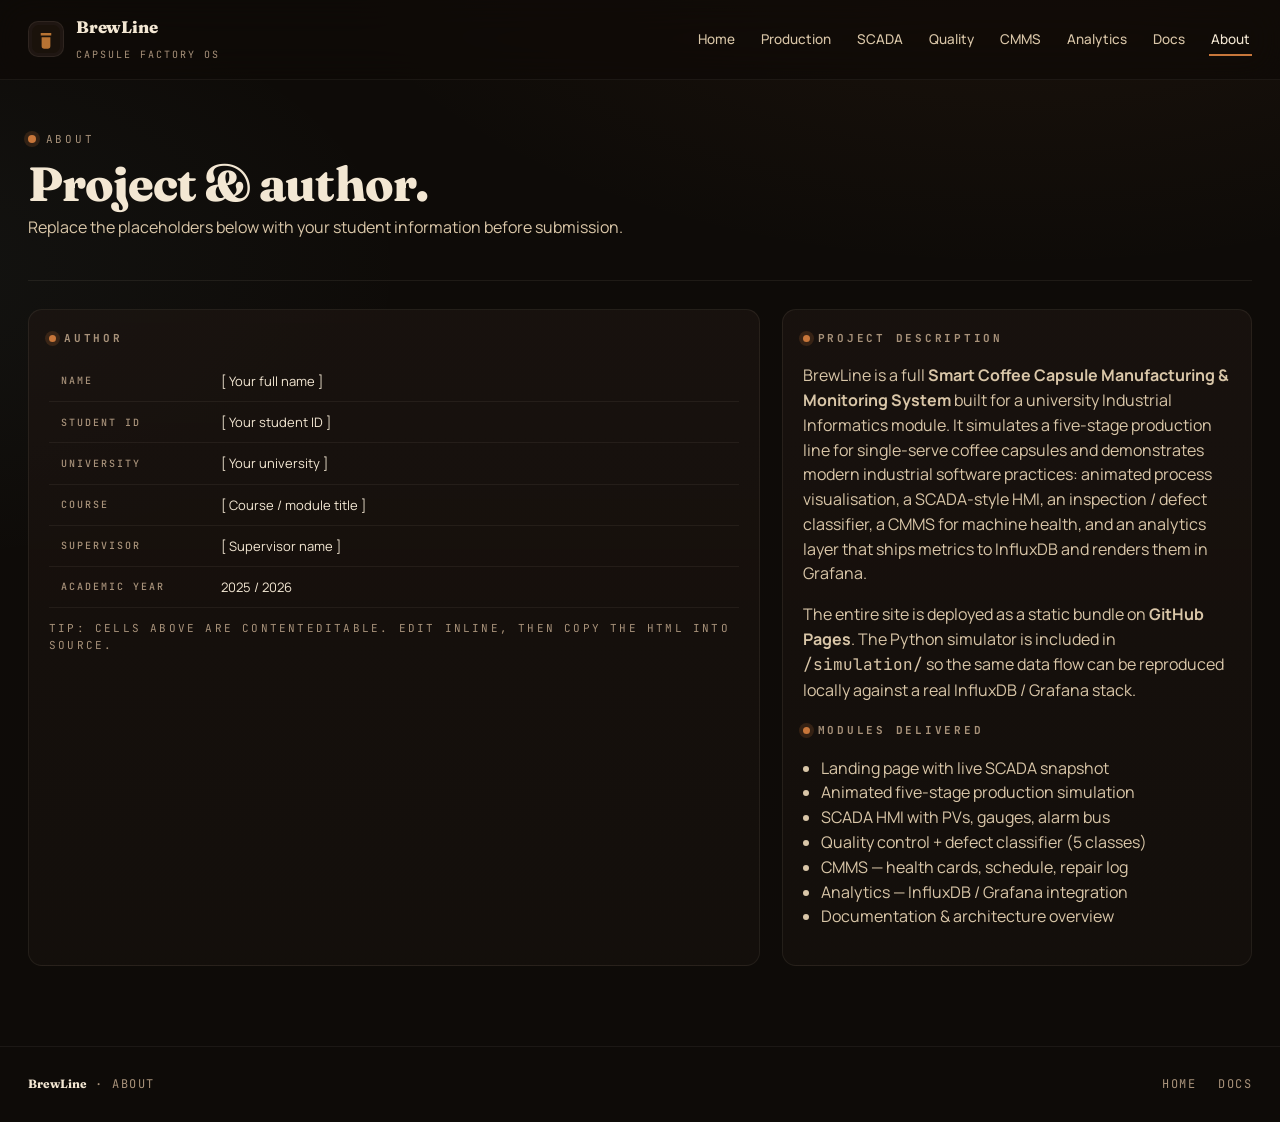
==== frontend/public/pages/about.html @ 91bccfdb "auto-commit for 8c3eaa83-e69b-4d63-b69c-8291ee1c8afa" ====
<!doctype html>
<html lang="en">
<head>
  <meta charset="utf-8" />
  <meta name="viewport" content="width=device-width, initial-scale=1" />
  <title>About · BrewLine</title>
  <link rel="stylesheet" href="../assets/css/style.css" />
  <link rel="stylesheet" href="../assets/css/animations.css" />
  <link href="https://fonts.googleapis.com/css2?family=Fraunces:wght@400;600;800;900&family=JetBrains+Mono:wght@400;500;700&family=Manrope:wght@400;500;600;700&display=swap" rel="stylesheet">
</head>
<body data-page="about">
  <header class="nav">
    <a class="nav__brand" href="../index.html">
      <span class="nav__logo"><svg viewBox="0 0 32 32" width="28" height="28"><rect width="32" height="32" rx="8" fill="#1a120b"/><path d="M10 9h12v3H10zM11 14h10v10a3 3 0 0 1-3 3h-4a3 3 0 0 1-3-3z" fill="#b87333"/></svg></span>
      <span><strong>BrewLine</strong><em>Capsule Factory OS</em></span>
    </a>
    <nav class="nav__links">
      <a href="../index.html">Home</a>
      <a href="production.html">Production</a>
      <a href="scada.html">SCADA</a>
      <a href="quality.html">Quality</a>
      <a href="cmms.html">CMMS</a>
      <a href="analytics.html">Analytics</a>
      <a href="docs.html">Docs</a>
      <a href="about.html" class="active">About</a>
    </nav>
    <button class="nav__burger" id="nav-burger"><span></span><span></span><span></span></button>
  </header>

  <main class="page">
    <header class="page__head">
      <div>
        <p class="kicker"><span class="dot pulse"></span> About</p>
        <h1 class="page__title">Project &amp; author.</h1>
        <p class="page__sub">Replace the placeholders below with your student information before submission.</p>
      </div>
    </header>

    <div class="grid-2">
      <section class="card">
        <h4><span class="dot"></span> Author</h4>
        <table class="table">
          <tbody>
            <tr><th style="width: 160px;">Name</th>          <td contenteditable="true" data-testid="about-name"     style="color:var(--ink-cream)">[ Your full name ]</td></tr>
            <tr><th>Student ID</th>                          <td contenteditable="true" data-testid="about-id"       style="color:var(--ink-cream)">[ Your student ID ]</td></tr>
            <tr><th>University</th>                          <td contenteditable="true" data-testid="about-uni"      style="color:var(--ink-cream)">[ Your university ]</td></tr>
            <tr><th>Course</th>                              <td contenteditable="true" data-testid="about-course"   style="color:var(--ink-cream)">[ Course / module title ]</td></tr>
            <tr><th>Supervisor</th>                          <td contenteditable="true" data-testid="about-sup"      style="color:var(--ink-cream)">[ Supervisor name ]</td></tr>
            <tr><th>Academic year</th>                       <td contenteditable="true" data-testid="about-year"     style="color:var(--ink-cream)">2025 / 2026</td></tr>
          </tbody>
        </table>
        <p class="mono" style="font-size:11px; color:var(--ink-mute); text-transform:uppercase; letter-spacing:.2em; margin-top:12px">Tip: cells above are <code>contenteditable</code>. Edit inline, then copy the HTML into source.</p>
      </section>

      <section class="card">
        <h4><span class="dot"></span> Project description</h4>
        <p style="color:var(--ink-cream-2);">
          BrewLine is a full <strong>Smart Coffee Capsule Manufacturing &amp; Monitoring System</strong> built for a university Industrial Informatics module.
          It simulates a five‑stage production line for single‑serve coffee capsules and demonstrates modern industrial software practices: animated process visualisation,
          a SCADA‑style HMI, an inspection / defect classifier, a CMMS for machine health, and an analytics layer
          that ships metrics to InfluxDB and renders them in Grafana.
        </p>
        <p style="color:var(--ink-cream-2);">
          The entire site is deployed as a static bundle on <strong>GitHub Pages</strong>. The Python simulator is included in <code>/simulation/</code>
          so the same data flow can be reproduced locally against a real InfluxDB / Grafana stack.
        </p>

        <h4 style="margin-top: 20px;"><span class="dot"></span> Modules delivered</h4>
        <ul style="color:var(--ink-cream-2); padding-left:18px;">
          <li>Landing page with live SCADA snapshot</li>
          <li>Animated five‑stage production simulation</li>
          <li>SCADA HMI with PVs, gauges, alarm bus</li>
          <li>Quality control + defect classifier (5 classes)</li>
          <li>CMMS — health cards, schedule, repair log</li>
          <li>Analytics — InfluxDB / Grafana integration</li>
          <li>Documentation &amp; architecture overview</li>
        </ul>
      </section>
    </div>
  </main>

  <footer class="footer">
    <div><strong>BrewLine</strong> · About</div>
    <div class="footer__links"><a href="../index.html">Home</a><a href="docs.html">Docs</a></div>
  </footer>

  <script src="../assets/js/main.js"></script>
</body>
</html>
---- frontend/public/assets/css/style.css ----
/* =============================================================
   BrewLine — Smart Coffee Capsule Manufacturing
   Design tokens: dark charcoal · espresso · cream · copper
   ============================================================= */

:root {
  --ink-charcoal: #0e0b08;
  --ink-coal:     #16110d;
  --ink-roast:    #1f1612;
  --ink-espresso: #2a1a12;
  --ink-bark:     #3b2519;
  --ink-line:     #3a2a20;

  --ink-cream:    #f3e7d3;
  --ink-cream-2:  #d9c6a8;
  --ink-mute:     #a8927a;
  --ink-mute-2:   #6b5a48;

  --ink-copper:   #c8763a;
  --ink-copper-2: #e08a47;
  --ink-amber:    #f0a04b;
  --ink-good:     #6ec28c;
  --ink-warn:     #e6b454;
  --ink-bad:      #d96452;
  --ink-info:     #7fb6c4;

  --radius-sm: 6px;
  --radius:    14px;
  --radius-lg: 22px;

  --shadow-1: 0 1px 0 rgba(255,255,255,0.04) inset, 0 12px 32px -16px rgba(0,0,0,.6);

  --grid: 1100px;

  --font-display: "Fraunces", "Times New Roman", serif;
  --font-body:    "Manrope", system-ui, sans-serif;
  --font-mono:    "JetBrains Mono", ui-monospace, monospace;
}

* { box-sizing: border-box; }

html, body {
  margin: 0;
  padding: 0;
  background: var(--ink-charcoal);
  color: var(--ink-cream);
  font-family: var(--font-body);
  font-size: 16px;
  line-height: 1.55;
  -webkit-font-smoothing: antialiased;
  text-rendering: optimizeLegibility;
}

body {
  background-image:
    radial-gradient(1200px 600px at 80% -10%, rgba(200,118,58,.08), transparent 60%),
    radial-gradient(900px 500px at -10% 30%, rgba(127,182,196,.05), transparent 60%),
    url("data:image/svg+xml;utf8,<svg xmlns='http://www.w3.org/2000/svg' width='160' height='160'><filter id='n'><feTurbulence baseFrequency='0.9'/><feColorMatrix values='0 0 0 0 0  0 0 0 0 0  0 0 0 0 0  0 0 0 0.04 0'/></filter><rect width='100%' height='100%' filter='url(%23n)'/></svg>");
  background-attachment: fixed;
}

::selection { background: var(--ink-copper); color: #fff; }

a { color: inherit; text-decoration: none; }
img { max-width: 100%; display: block; }

h1, h2, h3 { font-family: var(--font-display); font-weight: 800; letter-spacing: -0.02em; line-height: 1.05; margin: 0; }
h1 { font-size: clamp(2.4rem, 5vw, 4.4rem); }
h2 { font-size: clamp(1.8rem, 3.2vw, 2.6rem); }
h3 { font-size: 1.15rem; }

code, pre, .mono { font-family: var(--font-mono); }

.kicker {
  display: inline-flex; align-items: center; gap: .6rem;
  font-family: var(--font-mono); text-transform: uppercase;
  font-size: 11px; letter-spacing: .25em; color: var(--ink-mute);
}
.kicker strong { color: var(--ink-cream); letter-spacing: .15em; }

.dot {
  width: 8px; height: 8px; border-radius: 999px;
  background: var(--ink-copper); display: inline-block;
  box-shadow: 0 0 0 4px rgba(200,118,58,.18);
}
.dot.pulse { animation: pulse 2s ease-in-out infinite; }
.dot.good { background: var(--ink-good); box-shadow: 0 0 0 4px rgba(110,194,140,.18); }
.dot.warn { background: var(--ink-warn); box-shadow: 0 0 0 4px rgba(230,180,84,.18); }
.dot.bad  { background: var(--ink-bad);  box-shadow: 0 0 0 4px rgba(217,100,82,.18); }

.ink-copper { color: var(--ink-copper-2); font-style: italic; font-weight: 800; }

/* =================== NAV =================== */
.nav {
  position: sticky; top: 0; z-index: 50;
  display: flex; align-items: center; justify-content: space-between;
  padding: 14px 28px;
  background: rgba(14,11,8,.72);
  backdrop-filter: blur(18px) saturate(140%);
  -webkit-backdrop-filter: blur(18px) saturate(140%);
  border-bottom: 1px solid rgba(243,231,211,.06);
}
.nav__brand { display: flex; align-items: center; gap: 12px; }
.nav__logo { display: grid; place-items: center; width: 36px; height: 36px; border-radius: 10px; background: var(--ink-roast); border: 1px solid rgba(243,231,211,.07); }
.nav__brand strong { display: block; font-family: var(--font-display); font-weight: 800; letter-spacing: -.01em; font-size: 1.05rem; }
.nav__brand em { font-style: normal; font-family: var(--font-mono); text-transform: uppercase; letter-spacing: .2em; font-size: 10px; color: var(--ink-mute); }

.nav__links { display: flex; gap: 22px; align-items: center; }
.nav__links a {
  font-size: 13.5px; color: var(--ink-cream-2); font-weight: 500;
  position: relative; padding: 6px 2px; transition: color .25s ease;
}
.nav__links a::after {
  content: ""; position: absolute; left: 0; right: 0; bottom: 0; height: 2px;
  background: var(--ink-copper); transform: scaleX(0); transform-origin: left;
  transition: transform .35s cubic-bezier(.4,.6,.2,1);
}
.nav__links a:hover { color: var(--ink-cream); }
.nav__links a:hover::after,
.nav__links a.active::after { transform: scaleX(1); }
.nav__links a.active { color: var(--ink-cream); }

.nav__burger { display: none; background: none; border: 0; cursor: pointer; padding: 8px; }
.nav__burger span { display: block; width: 22px; height: 2px; background: var(--ink-cream); margin: 4px 0; }

/* =================== HERO =================== */
.hero { padding: 60px 28px 30px; }
.hero__grid {
  max-width: 1280px; margin: 0 auto;
  display: grid; grid-template-columns: 1.05fr .95fr; gap: 56px;
  align-items: end;
}
.hero__copy { padding-bottom: 30px; }
.hero__title { margin-top: 22px; }
.hero__lead { color: var(--ink-cream-2); max-width: 540px; margin-top: 22px; font-size: 1.05rem; }

.hero__cta { display: flex; gap: 14px; margin-top: 32px; flex-wrap: wrap; }
.hero__chips {
  list-style: none; margin: 36px 0 0; padding: 0;
  display: flex; flex-wrap: wrap; gap: 8px;
}
.hero__chips li {
  display: inline-flex; align-items: center; gap: 8px;
  font-family: var(--font-mono); font-size: 11px; letter-spacing: .12em; text-transform: uppercase;
  padding: 6px 12px 6px 6px;
  border: 1px solid rgba(243,231,211,.08);
  border-radius: 999px;
  color: var(--ink-cream-2);
  background: rgba(31,22,18,.5);
}
.hero__chips li span {
  background: var(--ink-copper); color: #fff; padding: 2px 8px; border-radius: 999px;
  font-weight: 700;
}

/* live panel */
.hero__panel {
  background: linear-gradient(180deg, rgba(31,22,18,.85), rgba(22,17,13,.95));
  border: 1px solid rgba(243,231,211,.08);
  border-radius: var(--radius-lg);
  padding: 22px;
  box-shadow: var(--shadow-1);
  position: relative; overflow: hidden;
}
.hero__panel::before {
  content: ""; position: absolute; inset: -1px;
  background: linear-gradient(135deg, rgba(200,118,58,.25), transparent 40%);
  border-radius: inherit; pointer-events: none; mask: linear-gradient(#000,#000) content-box, linear-gradient(#000,#000);
  -webkit-mask-composite: xor; mask-composite: exclude; padding: 1px;
}
.hero__panel header {
  display: flex; align-items: center; gap: 10px;
  font-family: var(--font-mono); text-transform: uppercase; font-size: 11px; letter-spacing: .25em;
  color: var(--ink-cream-2);
}
.hero__panel header em { margin-left: auto; font-style: normal; color: var(--ink-copper-2); }
.hero__panel-grid {
  display: grid; grid-template-columns: repeat(2, 1fr); gap: 14px; margin: 18px 0 10px;
}
.stat {
  padding: 14px 16px;
  border: 1px solid rgba(243,231,211,.06);
  border-radius: var(--radius);
  background: rgba(14,11,8,.55);
}
.stat label { font-family: var(--font-mono); font-size: 10px; letter-spacing: .25em; text-transform: uppercase; color: var(--ink-mute); }
.stat strong { display: block; font-family: var(--font-display); font-size: 2rem; font-weight: 800; color: var(--ink-cream); margin-top: 4px; }
.stat small { font-family: var(--font-mono); font-size: 10px; color: var(--ink-mute); text-transform: uppercase; letter-spacing: .12em; }

.hero__panel-chart { margin-top: 10px; border-radius: var(--radius); overflow: hidden; background: rgba(14,11,8,.5); border: 1px solid rgba(243,231,211,.05); }
.hero__panel-chart canvas { width: 100%; height: 120px; display: block; }
.hero__panel footer {
  margin-top: 14px; font-family: var(--font-mono); font-size: 11px; color: var(--ink-mute); text-transform: uppercase; letter-spacing: .2em;
}
.hero__panel footer code { color: var(--ink-copper-2); }

/* =================== BUTTONS =================== */
.btn {
  display: inline-flex; align-items: center; justify-content: center; gap: 10px;
  height: 48px; padding: 0 22px;
  border-radius: 999px;
  font-family: var(--font-body); font-weight: 600; font-size: 14px; letter-spacing: .01em;
  border: 1px solid transparent;
  cursor: pointer; user-select: none;
  transition: transform .25s ease, background-color .25s ease, color .25s ease, border-color .25s ease, box-shadow .25s ease;
}
.btn:active { transform: translateY(1px); }
.btn--primary { background: var(--ink-copper); color: #fff; }
.btn--primary:hover { background: var(--ink-copper-2); box-shadow: 0 10px 30px -10px rgba(200,118,58,.6); }
.btn--ghost { background: transparent; color: var(--ink-cream); border-color: rgba(243,231,211,.18); }
.btn--ghost:hover { border-color: var(--ink-cream); }
.btn--danger { background: var(--ink-bad); color: #fff; }
.btn--danger:hover { background: #e0735f; box-shadow: 0 10px 30px -10px rgba(217,100,82,.6); }
.btn--warn { background: var(--ink-warn); color: #1a1108; }
.btn--warn:hover { background: #f0c970; }
.btn--good { background: var(--ink-good); color: #0c1f12; }
.btn--good:hover { background: #80d09e; }
.btn--sm { height: 36px; padding: 0 14px; font-size: 12px; }
.btn[disabled] { opacity: .45; cursor: not-allowed; }

/* =================== SECTIONS =================== */
.section-head {
  max-width: 1280px; margin: 0 auto;
  padding: 60px 0 24px;
  display: flex; align-items: end; justify-content: space-between; gap: 24px; flex-wrap: wrap;
}
.section-head h2 { max-width: 720px; }
.section-head p.kicker { margin: 0 0 10px; }

.modules { padding: 0 28px 40px; }
.modules__grid {
  max-width: 1280px; margin: 0 auto;
  display: grid; grid-template-columns: repeat(4, 1fr); gap: 16px;
}
.module {
  position: relative; padding: 22px;
  border: 1px solid rgba(243,231,211,.07);
  border-radius: var(--radius);
  background: linear-gradient(180deg, rgba(31,22,18,.6), rgba(22,17,13,.6));
  transition: transform .35s cubic-bezier(.2,.7,.2,1), border-color .35s ease, background .35s ease;
  overflow: hidden;
  min-height: 170px;
  display: flex; flex-direction: column; justify-content: space-between;
}
.module:hover { transform: translateY(-4px); border-color: rgba(200,118,58,.5); }
.module__id { font-family: var(--font-mono); font-size: 10px; letter-spacing: .25em; color: var(--ink-mute); text-transform: uppercase; }
.module h3 { margin-top: 28px; font-family: var(--font-display); font-size: 1.4rem; }
.module p { color: var(--ink-cream-2); font-size: .92rem; margin: 8px 0 0; }
.module--accent { background: linear-gradient(135deg, rgba(200,118,58,.85), rgba(59,37,25,.95)); border-color: rgba(243,231,211,.18); }
.module--accent p, .module--accent .module__id { color: rgba(255,255,255,.85); }
.module--accent h3 { color: #fff; }

/* arch */
.arch { padding: 0 28px 100px; }
.arch__pipe {
  max-width: 1280px; margin: 0 auto;
  display: flex; align-items: stretch; gap: 14px; flex-wrap: wrap;
}
.arch__node {
  flex: 1 1 180px; padding: 20px;
  border: 1px solid rgba(243,231,211,.07);
  border-radius: var(--radius);
  background: rgba(22,17,13,.7);
}
.arch__node span { font-family: var(--font-mono); font-size: 10px; color: var(--ink-copper-2); letter-spacing: .25em; }
.arch__node strong { display: block; font-family: var(--font-display); font-size: 1.4rem; margin-top: 8px; }
.arch__node em { font-family: var(--font-mono); font-size: 11px; color: var(--ink-mute); text-transform: uppercase; letter-spacing: .15em; font-style: normal; }
.arch__arrow { align-self: center; font-size: 1.6rem; color: var(--ink-copper); }

/* =================== FOOTER =================== */
.footer {
  border-top: 1px solid rgba(243,231,211,.06);
  padding: 28px;
  display: flex; align-items: center; justify-content: space-between; gap: 18px; flex-wrap: wrap;
  font-family: var(--font-mono); font-size: 12px; color: var(--ink-mute); text-transform: uppercase; letter-spacing: .12em;
}
.footer strong { color: var(--ink-cream); font-family: var(--font-display); text-transform: none; letter-spacing: 0; }
.footer em { font-style: normal; margin-left: 10px; }
.footer__links { display: flex; gap: 22px; }
.footer__links a:hover { color: var(--ink-copper-2); }

/* =================== PAGE LAYOUT =================== */
.page {
  max-width: 1280px; margin: 0 auto; padding: 40px 28px 80px;
}
.page__head {
  display: flex; align-items: end; justify-content: space-between; gap: 24px; flex-wrap: wrap;
  padding-bottom: 24px; border-bottom: 1px solid rgba(243,231,211,.07); margin-bottom: 28px;
}
.page__title { font-family: var(--font-display); font-size: clamp(2rem,4vw,3rem); }
.page__sub { color: var(--ink-cream-2); margin-top: 6px; max-width: 640px; }

.controls { display: flex; gap: 10px; flex-wrap: wrap; }

.grid-2 { display: grid; grid-template-columns: 1.4fr .9fr; gap: 22px; }
.grid-3 { display: grid; grid-template-columns: repeat(3, 1fr); gap: 16px; }
.grid-4 { display: grid; grid-template-columns: repeat(4, 1fr); gap: 14px; }

.card {
  background: linear-gradient(180deg, rgba(31,22,18,.6), rgba(22,17,13,.7));
  border: 1px solid rgba(243,231,211,.07);
  border-radius: var(--radius);
  padding: 20px;
}
.card h4 {
  margin: 0 0 14px; font-family: var(--font-mono); font-size: 11px; letter-spacing: .25em; text-transform: uppercase; color: var(--ink-mute);
  display: flex; align-items: center; gap: 8px;
}
.card h4 .dot { width: 7px; height: 7px; }

/* metric tile */
.metric {
  padding: 16px;
  border: 1px solid rgba(243,231,211,.07);
  border-radius: var(--radius);
  background: rgba(14,11,8,.4);
  position: relative; overflow: hidden;
}
.metric label { font-family: var(--font-mono); font-size: 10px; letter-spacing: .25em; text-transform: uppercase; color: var(--ink-mute); }
.metric strong { display: block; font-family: var(--font-display); font-size: 1.9rem; font-weight: 800; margin-top: 4px; }
.metric small { font-family: var(--font-mono); font-size: 10px; color: var(--ink-mute); text-transform: uppercase; letter-spacing: .15em; }
.metric--good strong { color: var(--ink-good); }
.metric--warn strong { color: var(--ink-warn); }
.metric--bad strong  { color: var(--ink-bad); }
.metric--copper strong { color: var(--ink-copper-2); }

/* progress bar */
.bar { width: 100%; height: 8px; background: rgba(243,231,211,.08); border-radius: 999px; overflow: hidden; }
.bar > span { display: block; height: 100%; background: linear-gradient(90deg, var(--ink-copper), var(--ink-amber)); transition: width .6s cubic-bezier(.3,.7,.2,1); }
.bar--good > span { background: linear-gradient(90deg, var(--ink-good), #a4dfb8); }
.bar--bad  > span { background: linear-gradient(90deg, var(--ink-bad),  #f08a78); }
.bar--warn > span { background: linear-gradient(90deg, var(--ink-warn), #f0c970); }

/* table */
.table { width: 100%; border-collapse: collapse; font-size: 13px; }
.table th, .table td { padding: 10px 12px; text-align: left; border-bottom: 1px solid rgba(243,231,211,.06); }
.table th { font-family: var(--font-mono); text-transform: uppercase; font-size: 10px; letter-spacing: .2em; color: var(--ink-mute); font-weight: 500; }
.table td { color: var(--ink-cream-2); }
.table tr:hover td { background: rgba(243,231,211,.03); }
.table td.mono { font-family: var(--font-mono); color: var(--ink-cream); }
.table .tag { display: inline-flex; padding: 2px 10px; border-radius: 999px; font-family: var(--font-mono); font-size: 10px; letter-spacing: .15em; text-transform: uppercase; }
.tag--good { background: rgba(110,194,140,.15); color: var(--ink-good); }
.tag--bad  { background: rgba(217,100,82,.15);  color: var(--ink-bad); }
.tag--warn { background: rgba(230,180,84,.15); color: var(--ink-warn); }
.tag--info { background: rgba(127,182,196,.15); color: var(--ink-info); }

/* alarm bar */
.alarm-bar {
  display: flex; gap: 10px; flex-wrap: wrap; padding: 12px;
  border: 1px solid rgba(217,100,82,.25); background: rgba(217,100,82,.06);
  border-radius: var(--radius);
}
.alarm-bar.ok { border-color: rgba(110,194,140,.25); background: rgba(110,194,140,.06); }

/* =================== PRODUCTION LINE =================== */
.line-stage-bar {
  display: grid; grid-template-columns: repeat(5, 1fr); gap: 10px; margin-bottom: 16px;
}
.line-stage {
  padding: 12px 14px; border: 1px solid rgba(243,231,211,.08); border-radius: var(--radius);
  background: rgba(22,17,13,.7); position: relative; overflow: hidden;
  display: flex; flex-direction: column; gap: 4px;
}
.line-stage[data-active="true"] { border-color: var(--ink-copper); box-shadow: 0 0 0 1px rgba(200,118,58,.4) inset, 0 10px 30px -16px rgba(200,118,58,.6); }
.line-stage label { font-family: var(--font-mono); font-size: 10px; letter-spacing: .25em; text-transform: uppercase; color: var(--ink-mute); }
.line-stage strong { font-family: var(--font-display); font-size: 1rem; }
.line-stage small { font-family: var(--font-mono); font-size: 10px; color: var(--ink-cream-2); }
.line-stage::after {
  content: ""; position: absolute; inset: auto 0 0 0; height: 3px;
  background: linear-gradient(90deg, var(--ink-copper), transparent);
  transform: scaleX(0); transform-origin: left; transition: transform .8s ease;
}
.line-stage[data-active="true"]::after { transform: scaleX(1); }

.conveyor-wrap {
  position: relative; height: 220px; border-radius: var(--radius);
  background:
    repeating-linear-gradient(135deg, rgba(243,231,211,.025) 0 10px, transparent 10px 20px),
    linear-gradient(180deg, rgba(14,11,8,.6), rgba(22,17,13,.8));
  border: 1px solid rgba(243,231,211,.07); overflow: hidden;
}
.conveyor-belt {
  position: absolute; left: 0; right: 0; bottom: 60px; height: 28px;
  background: linear-gradient(180deg, #1c130d, #0f0a07);
  border-top: 1px solid rgba(243,231,211,.08);
  border-bottom: 1px solid rgba(243,231,211,.04);
  overflow: hidden;
}
.conveyor-belt::before {
  content: ""; position: absolute; inset: 0;
  background: repeating-linear-gradient(90deg, rgba(243,231,211,.04) 0 14px, transparent 14px 28px);
  animation: belt-move 1.2s linear infinite;
  animation-play-state: paused;
}
.conveyor-wrap[data-running="true"] .conveyor-belt::before { animation-play-state: running; }

.machine {
  position: absolute; bottom: 88px;
  width: 80px; height: 70px; border-radius: 8px 8px 4px 4px;
  background: linear-gradient(180deg, #2b1d14, #1a1108);
  border: 1px solid rgba(243,231,211,.1);
  display: flex; align-items: end; justify-content: center; padding-bottom: 6px;
}
.machine::before {
  content: ""; position: absolute; top: 8px; width: 60%; height: 4px;
  background: var(--ink-mute-2); border-radius: 2px; opacity: .4;
}
.machine .led {
  width: 8px; height: 8px; border-radius: 999px; background: var(--ink-mute-2);
  box-shadow: 0 0 0 2px rgba(0,0,0,.4);
}
.machine[data-state="run"] .led { background: var(--ink-good); animation: led-pulse 1s ease-in-out infinite; }
.machine[data-state="warn"] .led { background: var(--ink-warn); animation: led-pulse 1s ease-in-out infinite; }
.machine[data-state="stop"] .led { background: var(--ink-bad); }

.capsule {
  position: absolute; bottom: 70px; width: 18px; height: 22px;
  border-radius: 9px 9px 4px 4px;
  background: linear-gradient(180deg, #c8763a, #6b3a18);
  border: 1px solid rgba(0,0,0,.35);
  transition: transform .04s linear;
}
.capsule[data-defect="true"] {
  background: linear-gradient(180deg, #d96452, #6b1d15);
  animation: shake .25s ease-in-out infinite;
}
.capsule[data-stage="1"] { background: linear-gradient(180deg, #6b5a48, #2a1f15); }  /* empty */
.capsule[data-stage="2"] { background: linear-gradient(180deg, #8b5a32, #3a2516); }  /* filling */
.capsule[data-stage="3"] { background: linear-gradient(180deg, #c8763a, #6b3a18); }  /* sealed */
.capsule[data-stage="4"] { background: linear-gradient(180deg, #f3e7d3, #b09a76); border-color: var(--ink-copper); }  /* packaged */
.capsule[data-stage="5"] { background: linear-gradient(180deg, #6ec28c, #2a6e3f); } /* QC passed */

.reject-lane {
  position: absolute; right: 18px; top: 18px; bottom: 18px; width: 70px;
  border: 1px dashed rgba(217,100,82,.4); border-radius: var(--radius);
  display: flex; flex-direction: column; align-items: center; justify-content: end; padding: 8px; gap: 4px;
  background: rgba(217,100,82,.04);
}
.reject-lane > div {
  font-family: var(--font-mono); font-size: 10px; color: var(--ink-bad); text-transform: uppercase; letter-spacing: .15em;
}

/* alarms */
.alarm-list { list-style: none; padding: 0; margin: 0; max-height: 260px; overflow: auto; }
.alarm-list li {
  display: grid; grid-template-columns: 90px 1fr auto; align-items: center; gap: 12px;
  padding: 10px 12px; border-bottom: 1px solid rgba(243,231,211,.05);
  font-size: 13px;
}
.alarm-list li .ts { font-family: var(--font-mono); font-size: 11px; color: var(--ink-mute); }
.alarm-list li .sev { padding: 2px 10px; border-radius: 999px; font-family: var(--font-mono); font-size: 10px; letter-spacing: .15em; text-transform: uppercase; }

/* gauge */
.gauge { position: relative; width: 100%; aspect-ratio: 2 / 1; }
.gauge svg { width: 100%; height: 100%; }
.gauge__value { position: absolute; inset: 0; display: flex; flex-direction: column; align-items: center; justify-content: end; padding-bottom: 6px; }
.gauge__value strong { font-family: var(--font-display); font-size: 1.6rem; }
.gauge__value small { font-family: var(--font-mono); font-size: 10px; color: var(--ink-mute); text-transform: uppercase; letter-spacing: .2em; }

/* about, docs */
.prose { max-width: 760px; }
.prose h3 { font-family: var(--font-display); font-size: 1.4rem; margin: 30px 0 10px; }
.prose p, .prose li { color: var(--ink-cream-2); font-size: 1rem; line-height: 1.7; }
.prose code { background: rgba(243,231,211,.06); padding: 2px 6px; border-radius: 4px; font-size: 12px; color: var(--ink-copper-2); }
.prose pre { background: var(--ink-coal); border: 1px solid rgba(243,231,211,.06); padding: 16px; border-radius: var(--radius); overflow: auto; font-size: 12px; }
.prose pre code { background: transparent; padding: 0; color: var(--ink-cream); }

.toc {
  position: sticky; top: 88px;
  padding: 16px; border: 1px solid rgba(243,231,211,.07); border-radius: var(--radius);
  background: rgba(22,17,13,.6);
}
.toc h5 { margin: 0 0 10px; font-family: var(--font-mono); font-size: 10px; letter-spacing: .25em; text-transform: uppercase; color: var(--ink-mute); }
.toc a { display: block; padding: 6px 0; font-size: 13px; color: var(--ink-cream-2); border-bottom: 1px dashed rgba(243,231,211,.06); }
.toc a:last-child { border-bottom: 0; }
.toc a:hover { color: var(--ink-copper-2); }

/* =================== RESPONSIVE =================== */
@media (max-width: 1100px) {
  .hero__grid { grid-template-columns: 1fr; gap: 32px; }
  .modules__grid { grid-template-columns: repeat(2, 1fr); }
  .grid-2 { grid-template-columns: 1fr; }
  .grid-3 { grid-template-columns: repeat(2, 1fr); }
  .grid-4 { grid-template-columns: repeat(2, 1fr); }
}
@media (max-width: 720px) {
  .nav__links { display: none; position: absolute; top: 64px; left: 0; right: 0; flex-direction: column; gap: 0; background: rgba(14,11,8,.96); padding: 14px 28px; border-bottom: 1px solid rgba(243,231,211,.06); }
  .nav__links.open { display: flex; }
  .nav__links a { padding: 12px 0; border-bottom: 1px solid rgba(243,231,211,.05); }
  .nav__links a::after { display: none; }
  .nav__burger { display: block; }
  .modules__grid { grid-template-columns: 1fr; }
  .grid-3, .grid-4 { grid-template-columns: 1fr; }
  .line-stage-bar { grid-template-columns: repeat(2, 1fr); }
  .arch__arrow { display: none; }
}
---- frontend/public/assets/css/animations.css ----
/* Animation library — BrewLine */

@keyframes pulse {
  0%, 100% { box-shadow: 0 0 0 4px rgba(200,118,58,.18); }
  50%      { box-shadow: 0 0 0 8px rgba(200,118,58,.05); }
}
@keyframes led-pulse {
  0%, 100% { opacity: 1; }
  50%      { opacity: .4; }
}
@keyframes belt-move {
  from { transform: translateX(0); }
  to   { transform: translateX(28px); }
}
@keyframes shake {
  0%, 100% { transform: translateY(0); }
  25% { transform: translateY(-1px) rotate(-2deg); }
  75% { transform: translateY(1px) rotate(2deg); }
}
@keyframes rise {
  from { opacity: 0; transform: translateY(14px); }
  to   { opacity: 1; transform: translateY(0); }
}
@keyframes fade-in {
  from { opacity: 0; }
  to   { opacity: 1; }
}
@keyframes spin {
  to { transform: rotate(360deg); }
}

.rise { opacity: 0; animation: rise .7s cubic-bezier(.2,.7,.2,1) forwards; }
.rise-1 { animation-delay: .05s; }
.rise-2 { animation-delay: .15s; }
.rise-3 { animation-delay: .25s; }
.rise-4 { animation-delay: .35s; }
.rise-5 { animation-delay: .45s; }
.rise-6 { animation-delay: .55s; }

.fade-in { animation: fade-in .6s ease forwards; }
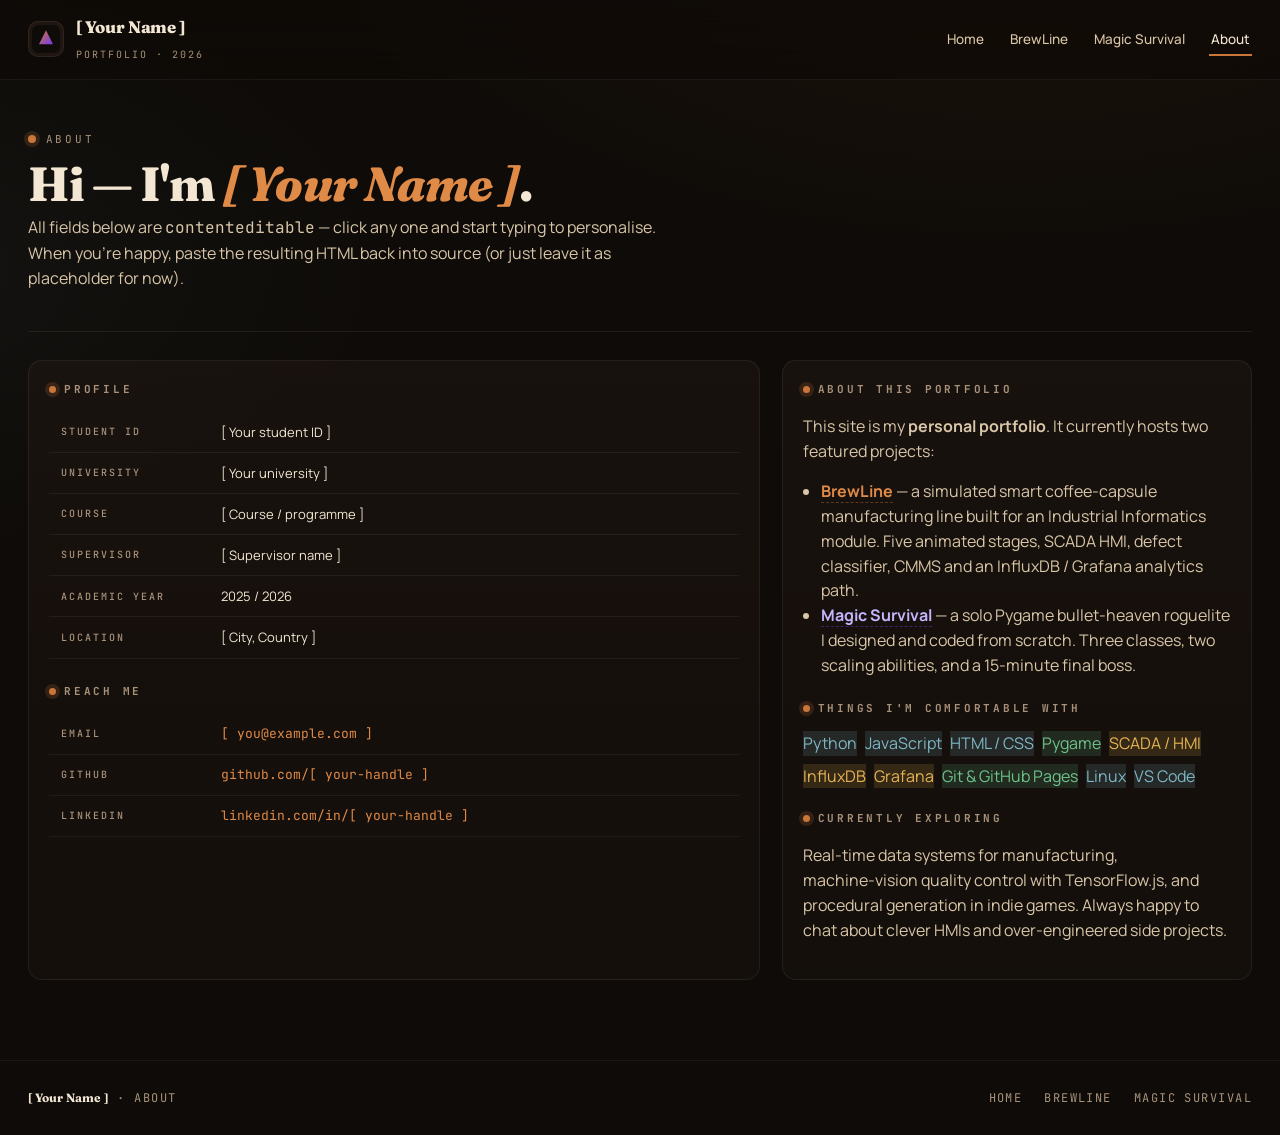
==== commit a8cefc30: "auto-commit for 0b122c7d-9108-474e-9f57-01a14424a063" ====
--- a/frontend/public/pages/about.html
+++ b/frontend/public/pages/about.html
@@ -3,7 +3,7 @@
 <head>
   <meta charset="utf-8" />
   <meta name="viewport" content="width=device-width, initial-scale=1" />
-  <title>About · BrewLine</title>
+  <title>About · [ Your Name ]</title>
   <link rel="stylesheet" href="../assets/css/style.css" />
   <link rel="stylesheet" href="../assets/css/animations.css" />
   <link href="https://fonts.googleapis.com/css2?family=Fraunces:wght@400;600;800;900&family=JetBrains+Mono:wght@400;500;700&family=Manrope:wght@400;500;600;700&display=swap" rel="stylesheet">
@@ -11,17 +11,13 @@
 <body data-page="about">
   <header class="nav">
     <a class="nav__brand" href="../index.html">
-      <span class="nav__logo"><svg viewBox="0 0 32 32" width="28" height="28"><rect width="32" height="32" rx="8" fill="#1a120b"/><path d="M10 9h12v3H10zM11 14h10v10a3 3 0 0 1-3 3h-4a3 3 0 0 1-3-3z" fill="#b87333"/></svg></span>
-      <span><strong>BrewLine</strong><em>Capsule Factory OS</em></span>
+      <span class="nav__logo"><svg viewBox="0 0 32 32" width="28" height="28" aria-hidden="true"><defs><linearGradient id="lg" x1="0" x2="1" y1="0" y2="1"><stop offset="0%" stop-color="#c8763a"/><stop offset="100%" stop-color="#7c3aed"/></linearGradient></defs><rect width="32" height="32" rx="8" fill="#0e0b08"/><path d="M8 22 L16 6 L24 22 Z" fill="url(#lg)"/></svg></span>
+      <span><strong>[ Your Name ]</strong><em>Portfolio · 2026</em></span>
     </a>
     <nav class="nav__links">
       <a href="../index.html">Home</a>
-      <a href="production.html">Production</a>
-      <a href="scada.html">SCADA</a>
-      <a href="quality.html">Quality</a>
-      <a href="cmms.html">CMMS</a>
-      <a href="analytics.html">Analytics</a>
-      <a href="docs.html">Docs</a>
+      <a href="brewline.html">BrewLine</a>
+      <a href="magic-survival.html">Magic Survival</a>
       <a href="about.html" class="active">About</a>
     </nav>
     <button class="nav__burger" id="nav-burger"><span></span><span></span><span></span></button>
@@ -31,57 +27,70 @@
     <header class="page__head">
       <div>
         <p class="kicker"><span class="dot pulse"></span> About</p>
-        <h1 class="page__title">Project &amp; author.</h1>
-        <p class="page__sub">Replace the placeholders below with your student information before submission.</p>
+        <h1 class="page__title">Hi — I'm <span class="ink-copper" contenteditable="true" data-testid="about-name">[ Your Name ]</span>.</h1>
+        <p class="page__sub">All fields below are <code>contenteditable</code> — click any one and start typing to personalise. When you're happy, paste the resulting HTML back into source (or just leave it as placeholder for now).</p>
       </div>
     </header>
 
     <div class="grid-2">
       <section class="card">
-        <h4><span class="dot"></span> Author</h4>
+        <h4><span class="dot"></span> Profile</h4>
         <table class="table">
           <tbody>
-            <tr><th style="width: 160px;">Name</th>          <td contenteditable="true" data-testid="about-name"     style="color:var(--ink-cream)">[ Your full name ]</td></tr>
-            <tr><th>Student ID</th>                          <td contenteditable="true" data-testid="about-id"       style="color:var(--ink-cream)">[ Your student ID ]</td></tr>
-            <tr><th>University</th>                          <td contenteditable="true" data-testid="about-uni"      style="color:var(--ink-cream)">[ Your university ]</td></tr>
-            <tr><th>Course</th>                              <td contenteditable="true" data-testid="about-course"   style="color:var(--ink-cream)">[ Course / module title ]</td></tr>
-            <tr><th>Supervisor</th>                          <td contenteditable="true" data-testid="about-sup"      style="color:var(--ink-cream)">[ Supervisor name ]</td></tr>
-            <tr><th>Academic year</th>                       <td contenteditable="true" data-testid="about-year"     style="color:var(--ink-cream)">2025 / 2026</td></tr>
+            <tr><th style="width:160px">Student ID</th><td contenteditable="true" data-testid="about-id" style="color:var(--ink-cream)">[ Your student ID ]</td></tr>
+            <tr><th>University</th>                    <td contenteditable="true" data-testid="about-uni" style="color:var(--ink-cream)">[ Your university ]</td></tr>
+            <tr><th>Course</th>                        <td contenteditable="true" data-testid="about-course" style="color:var(--ink-cream)">[ Course / programme ]</td></tr>
+            <tr><th>Supervisor</th>                    <td contenteditable="true" data-testid="about-sup" style="color:var(--ink-cream)">[ Supervisor name ]</td></tr>
+            <tr><th>Academic year</th>                 <td contenteditable="true" data-testid="about-year" style="color:var(--ink-cream)">2025 / 2026</td></tr>
+            <tr><th>Location</th>                      <td contenteditable="true" data-testid="about-location" style="color:var(--ink-cream)">[ City, Country ]</td></tr>
           </tbody>
         </table>
-        <p class="mono" style="font-size:11px; color:var(--ink-mute); text-transform:uppercase; letter-spacing:.2em; margin-top:12px">Tip: cells above are <code>contenteditable</code>. Edit inline, then copy the HTML into source.</p>
+
+        <h4 style="margin-top:24px;"><span class="dot"></span> Reach me</h4>
+        <table class="table">
+          <tbody>
+            <tr><th style="width:160px">Email</th>    <td contenteditable="true" data-testid="about-email" class="mono" style="color:var(--ink-copper-2)">[ you@example.com ]</td></tr>
+            <tr><th>GitHub</th>                       <td contenteditable="true" data-testid="about-github" class="mono" style="color:var(--ink-copper-2)">github.com/[ your-handle ]</td></tr>
+            <tr><th>LinkedIn</th>                     <td contenteditable="true" data-testid="about-linkedin" class="mono" style="color:var(--ink-copper-2)">linkedin.com/in/[ your-handle ]</td></tr>
+          </tbody>
+        </table>
       </section>
 
       <section class="card">
-        <h4><span class="dot"></span> Project description</h4>
+        <h4><span class="dot"></span> About this portfolio</h4>
         <p style="color:var(--ink-cream-2);">
-          BrewLine is a full <strong>Smart Coffee Capsule Manufacturing &amp; Monitoring System</strong> built for a university Industrial Informatics module.
-          It simulates a five‑stage production line for single‑serve coffee capsules and demonstrates modern industrial software practices: animated process visualisation,
-          a SCADA‑style HMI, an inspection / defect classifier, a CMMS for machine health, and an analytics layer
-          that ships metrics to InfluxDB and renders them in Grafana.
+          This site is my <strong>personal portfolio</strong>. It currently hosts two featured projects:
         </p>
-        <p style="color:var(--ink-cream-2);">
-          The entire site is deployed as a static bundle on <strong>GitHub Pages</strong>. The Python simulator is included in <code>/simulation/</code>
-          so the same data flow can be reproduced locally against a real InfluxDB / Grafana stack.
+        <ul style="color:var(--ink-cream-2); padding-left: 18px;">
+          <li><strong style="color:var(--ink-cream)"><a href="brewline.html" style="border-bottom:1px dashed rgba(200,118,58,.4); color:var(--ink-copper-2)">BrewLine</a></strong> — a simulated smart coffee‑capsule manufacturing line built for an Industrial Informatics module. Five animated stages, SCADA HMI, defect classifier, CMMS and an InfluxDB / Grafana analytics path.</li>
+          <li><strong style="color:var(--ink-cream)"><a href="magic-survival.html" style="border-bottom:1px dashed rgba(124,58,237,.4); color:#c4b5fd">Magic Survival</a></strong> — a solo Pygame bullet‑heaven roguelite I designed and coded from scratch. Three classes, two scaling abilities, and a 15‑minute final boss.</li>
+        </ul>
+
+        <h4 style="margin-top: 22px;"><span class="dot"></span> Things I'm comfortable with</h4>
+        <div style="display: flex; flex-wrap: wrap; gap: 8px; margin-top: 10px;">
+          <span class="tag tag--info">Python</span>
+          <span class="tag tag--info">JavaScript</span>
+          <span class="tag tag--info">HTML / CSS</span>
+          <span class="tag tag--good">Pygame</span>
+          <span class="tag tag--warn">SCADA / HMI</span>
+          <span class="tag tag--warn">InfluxDB</span>
+          <span class="tag tag--warn">Grafana</span>
+          <span class="tag tag--good">Git &amp; GitHub Pages</span>
+          <span class="tag tag--info">Linux</span>
+          <span class="tag tag--info">VS Code</span>
+        </div>
+
+        <h4 style="margin-top: 22px;"><span class="dot"></span> Currently exploring</h4>
+        <p style="color:var(--ink-cream-2);" contenteditable="true" data-testid="about-currently">
+          Real‑time data systems for manufacturing, machine‑vision quality control with TensorFlow.js, and procedural generation in indie games. Always happy to chat about clever HMIs and over‑engineered side projects.
         </p>
-
-        <h4 style="margin-top: 20px;"><span class="dot"></span> Modules delivered</h4>
-        <ul style="color:var(--ink-cream-2); padding-left:18px;">
-          <li>Landing page with live SCADA snapshot</li>
-          <li>Animated five‑stage production simulation</li>
-          <li>SCADA HMI with PVs, gauges, alarm bus</li>
-          <li>Quality control + defect classifier (5 classes)</li>
-          <li>CMMS — health cards, schedule, repair log</li>
-          <li>Analytics — InfluxDB / Grafana integration</li>
-          <li>Documentation &amp; architecture overview</li>
-        </ul>
       </section>
     </div>
   </main>
 
   <footer class="footer">
-    <div><strong>BrewLine</strong> · About</div>
-    <div class="footer__links"><a href="../index.html">Home</a><a href="docs.html">Docs</a></div>
+    <div><strong>[ Your Name ]</strong> · About</div>
+    <div class="footer__links"><a href="../index.html">Home</a><a href="brewline.html">BrewLine</a><a href="magic-survival.html">Magic Survival</a></div>
   </footer>
 
   <script src="../assets/js/main.js"></script>
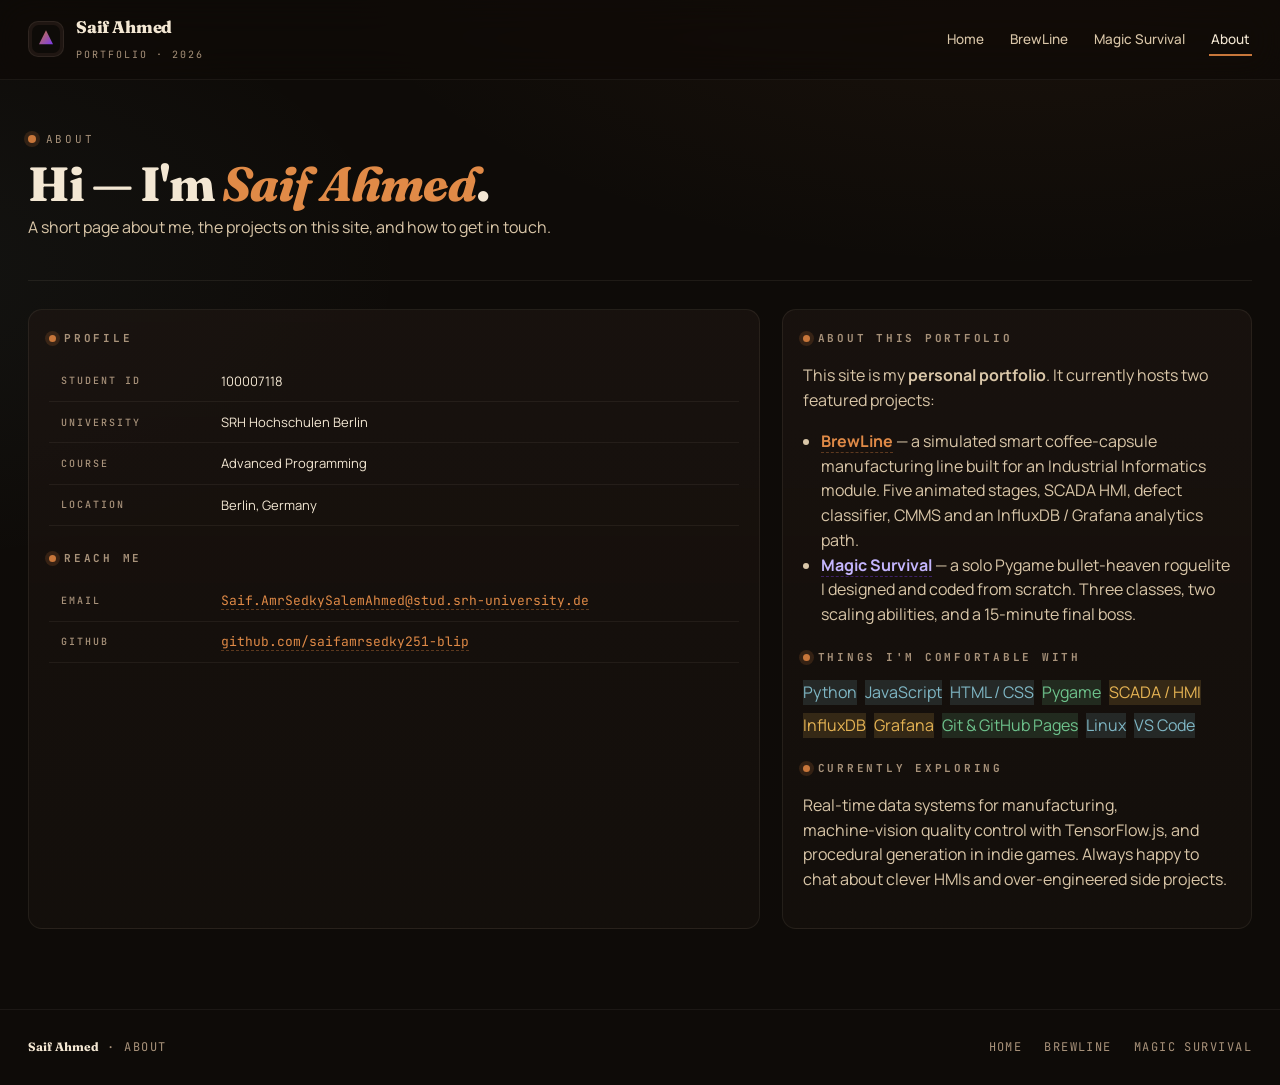
==== commit b77c362d: "auto-commit for 40460180-778c-4eb6-bc83-d11aee61b3ee" ====
--- a/frontend/public/pages/about.html
+++ b/frontend/public/pages/about.html
@@ -3,7 +3,7 @@
 <head>
   <meta charset="utf-8" />
   <meta name="viewport" content="width=device-width, initial-scale=1" />
-  <title>About · [ Your Name ]</title>
+  <title>About · Saif Ahmed</title>
   <link rel="stylesheet" href="../assets/css/style.css" />
   <link rel="stylesheet" href="../assets/css/animations.css" />
   <link href="https://fonts.googleapis.com/css2?family=Fraunces:wght@400;600;800;900&family=JetBrains+Mono:wght@400;500;700&family=Manrope:wght@400;500;600;700&display=swap" rel="stylesheet">
@@ -12,7 +12,7 @@
   <header class="nav">
     <a class="nav__brand" href="../index.html">
       <span class="nav__logo"><svg viewBox="0 0 32 32" width="28" height="28" aria-hidden="true"><defs><linearGradient id="lg" x1="0" x2="1" y1="0" y2="1"><stop offset="0%" stop-color="#c8763a"/><stop offset="100%" stop-color="#7c3aed"/></linearGradient></defs><rect width="32" height="32" rx="8" fill="#0e0b08"/><path d="M8 22 L16 6 L24 22 Z" fill="url(#lg)"/></svg></span>
-      <span><strong>[ Your Name ]</strong><em>Portfolio · 2026</em></span>
+      <span><strong>Saif Ahmed</strong><em>Portfolio · 2026</em></span>
     </a>
     <nav class="nav__links">
       <a href="../index.html">Home</a>
@@ -27,8 +27,8 @@
     <header class="page__head">
       <div>
         <p class="kicker"><span class="dot pulse"></span> About</p>
-        <h1 class="page__title">Hi — I'm <span class="ink-copper" contenteditable="true" data-testid="about-name">[ Your Name ]</span>.</h1>
-        <p class="page__sub">All fields below are <code>contenteditable</code> — click any one and start typing to personalise. When you're happy, paste the resulting HTML back into source (or just leave it as placeholder for now).</p>
+        <h1 class="page__title">Hi — I'm <span class="ink-copper" data-testid="about-name">Saif Ahmed</span>.</h1>
+        <p class="page__sub">A short page about me, the projects on this site, and how to get in touch.</p>
       </div>
     </header>
 
@@ -37,21 +37,18 @@
         <h4><span class="dot"></span> Profile</h4>
         <table class="table">
           <tbody>
-            <tr><th style="width:160px">Student ID</th><td contenteditable="true" data-testid="about-id" style="color:var(--ink-cream)">[ Your student ID ]</td></tr>
-            <tr><th>University</th>                    <td contenteditable="true" data-testid="about-uni" style="color:var(--ink-cream)">[ Your university ]</td></tr>
-            <tr><th>Course</th>                        <td contenteditable="true" data-testid="about-course" style="color:var(--ink-cream)">[ Course / programme ]</td></tr>
-            <tr><th>Supervisor</th>                    <td contenteditable="true" data-testid="about-sup" style="color:var(--ink-cream)">[ Supervisor name ]</td></tr>
-            <tr><th>Academic year</th>                 <td contenteditable="true" data-testid="about-year" style="color:var(--ink-cream)">2025 / 2026</td></tr>
-            <tr><th>Location</th>                      <td contenteditable="true" data-testid="about-location" style="color:var(--ink-cream)">[ City, Country ]</td></tr>
+            <tr><th style="width:160px">Student ID</th><td data-testid="about-id" style="color:var(--ink-cream)">100007118</td></tr>
+            <tr><th>University</th>                    <td data-testid="about-uni" style="color:var(--ink-cream)">SRH Hochschulen Berlin</td></tr>
+            <tr><th>Course</th>                        <td data-testid="about-course" style="color:var(--ink-cream)">Advanced Programming</td></tr>
+            <tr><th>Location</th>                      <td data-testid="about-location" style="color:var(--ink-cream)">Berlin, Germany</td></tr>
           </tbody>
         </table>
 
         <h4 style="margin-top:24px;"><span class="dot"></span> Reach me</h4>
         <table class="table">
           <tbody>
-            <tr><th style="width:160px">Email</th>    <td contenteditable="true" data-testid="about-email" class="mono" style="color:var(--ink-copper-2)">[ you@example.com ]</td></tr>
-            <tr><th>GitHub</th>                       <td contenteditable="true" data-testid="about-github" class="mono" style="color:var(--ink-copper-2)">github.com/[ your-handle ]</td></tr>
-            <tr><th>LinkedIn</th>                     <td contenteditable="true" data-testid="about-linkedin" class="mono" style="color:var(--ink-copper-2)">linkedin.com/in/[ your-handle ]</td></tr>
+            <tr><th style="width:160px">Email</th>    <td data-testid="about-email" class="mono" style="color:var(--ink-copper-2)"><a href="mailto:Saif.AmrSedkySalemAhmed@stud.srh-university.de" style="color:inherit; border-bottom:1px dashed rgba(200,118,58,.4);">Saif.AmrSedkySalemAhmed@stud.srh-university.de</a></td></tr>
+            <tr><th>GitHub</th>                       <td data-testid="about-github" class="mono" style="color:var(--ink-copper-2)"><a href="https://github.com/saifamrsedky251-blip" target="_blank" rel="noreferrer" style="color:inherit; border-bottom:1px dashed rgba(200,118,58,.4);">github.com/saifamrsedky251-blip</a></td></tr>
           </tbody>
         </table>
       </section>
@@ -89,7 +86,7 @@
   </main>
 
   <footer class="footer">
-    <div><strong>[ Your Name ]</strong> · About</div>
+    <div><strong>Saif Ahmed</strong> · About</div>
     <div class="footer__links"><a href="../index.html">Home</a><a href="brewline.html">BrewLine</a><a href="magic-survival.html">Magic Survival</a></div>
   </footer>
 
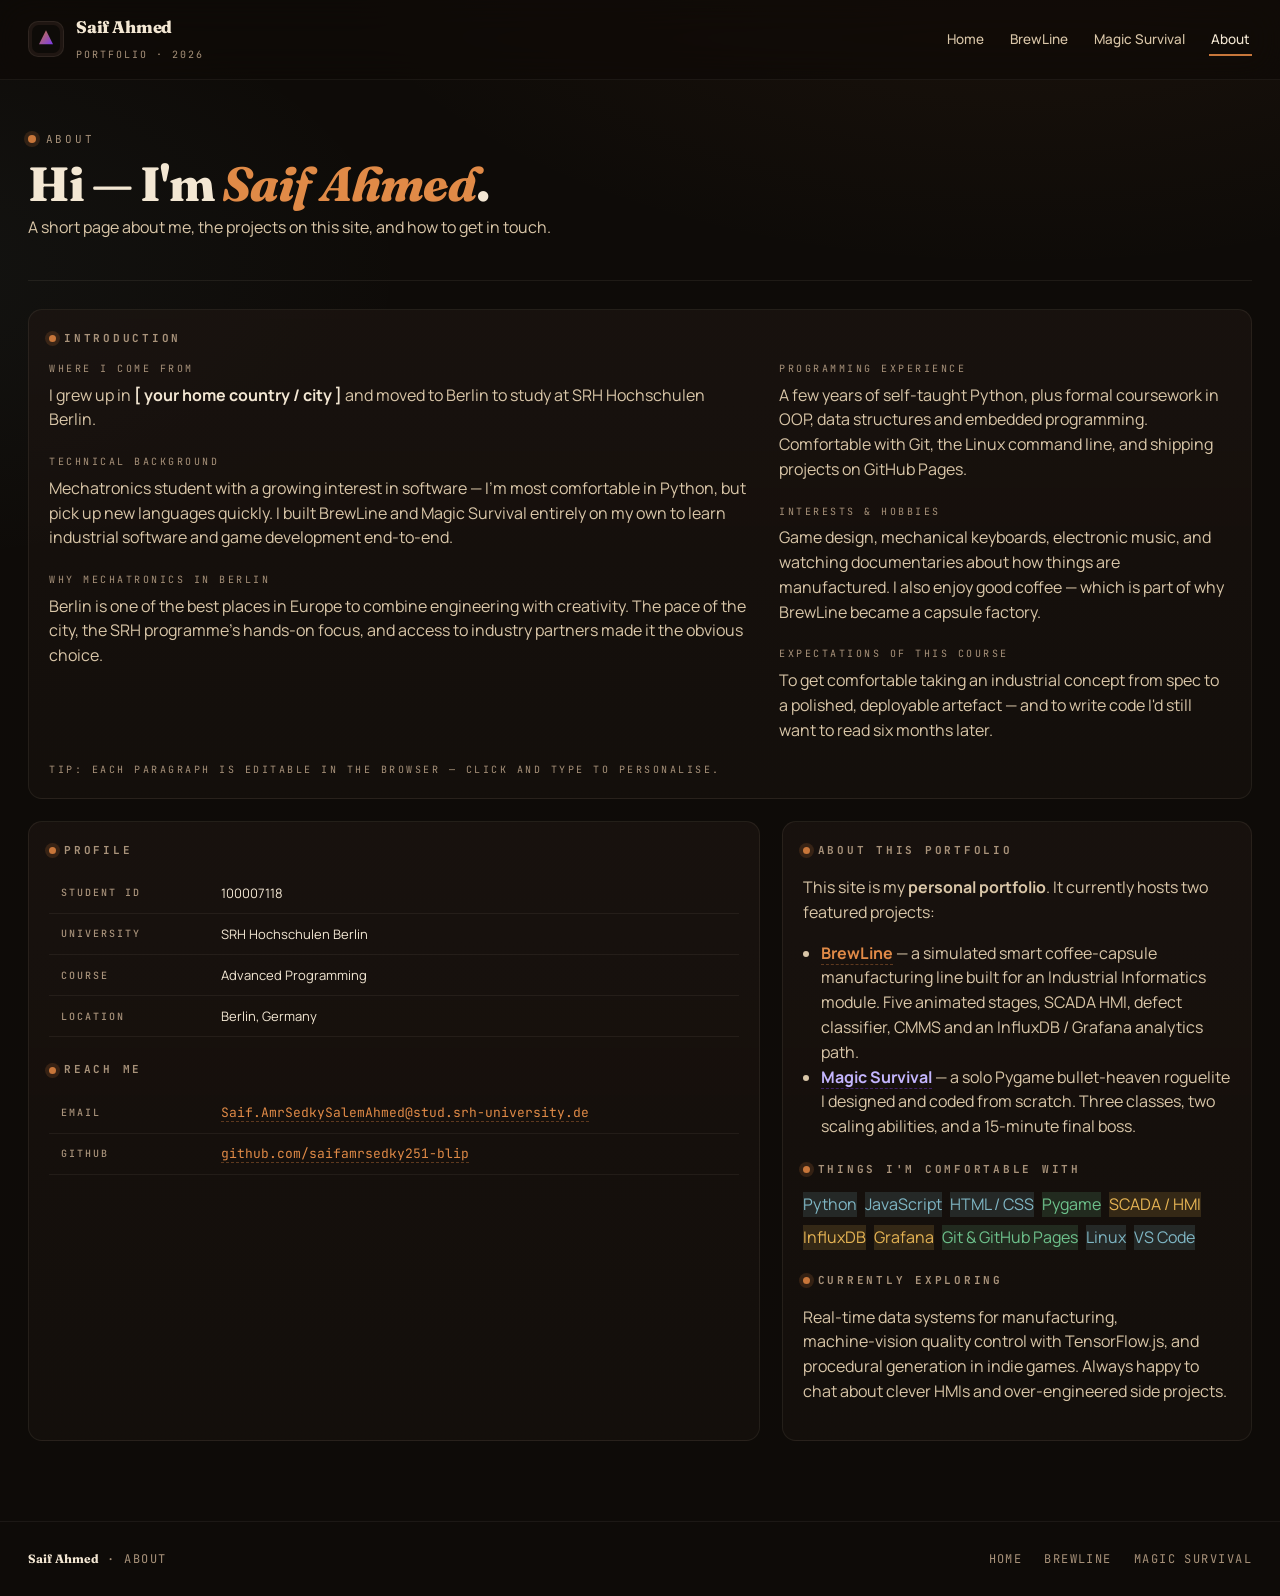
==== commit db02afc9: "auto-commit for e1677412-f5b6-44e1-a71a-d5cd48820c9d" ====
--- a/frontend/public/pages/about.html
+++ b/frontend/public/pages/about.html
@@ -31,6 +31,35 @@
         <p class="page__sub">A short page about me, the projects on this site, and how to get in touch.</p>
       </div>
     </header>
+
+    <!-- INTRODUCTION (course brief) -->
+    <section class="card" style="margin-bottom: 22px;" data-testid="about-intro">
+      <h4><span class="dot"></span> Introduction</h4>
+      <div class="grid-2" style="gap: 28px;">
+        <div>
+          <p style="color:var(--ink-mute); font-family:var(--font-mono); font-size:10px; letter-spacing:.25em; text-transform:uppercase; margin:0 0 6px;">Where I come from</p>
+          <p contenteditable="true" data-testid="intro-origin" style="color:var(--ink-cream-2); margin:0 0 22px;">I grew up in <strong contenteditable="false" style="color:var(--ink-cream)">[ your home country / city ]</strong> and moved to Berlin to study at SRH Hochschulen Berlin.</p>
+
+          <p style="color:var(--ink-mute); font-family:var(--font-mono); font-size:10px; letter-spacing:.25em; text-transform:uppercase; margin:0 0 6px;">Technical background</p>
+          <p contenteditable="true" data-testid="intro-background" style="color:var(--ink-cream-2); margin:0 0 22px;">Mechatronics student with a growing interest in software — I'm most comfortable in Python, but pick up new languages quickly. I built BrewLine and Magic Survival entirely on my own to learn industrial software and game development end‑to‑end.</p>
+
+          <p style="color:var(--ink-mute); font-family:var(--font-mono); font-size:10px; letter-spacing:.25em; text-transform:uppercase; margin:0 0 6px;">Why mechatronics in Berlin</p>
+          <p contenteditable="true" data-testid="intro-why-berlin" style="color:var(--ink-cream-2); margin:0;">Berlin is one of the best places in Europe to combine engineering with creativity. The pace of the city, the SRH programme's hands‑on focus, and access to industry partners made it the obvious choice.</p>
+        </div>
+
+        <div>
+          <p style="color:var(--ink-mute); font-family:var(--font-mono); font-size:10px; letter-spacing:.25em; text-transform:uppercase; margin:0 0 6px;">Programming experience</p>
+          <p contenteditable="true" data-testid="intro-experience" style="color:var(--ink-cream-2); margin:0 0 22px;">A few years of self‑taught Python, plus formal coursework in OOP, data structures and embedded programming. Comfortable with Git, the Linux command line, and shipping projects on GitHub Pages.</p>
+
+          <p style="color:var(--ink-mute); font-family:var(--font-mono); font-size:10px; letter-spacing:.25em; text-transform:uppercase; margin:0 0 6px;">Interests &amp; hobbies</p>
+          <p contenteditable="true" data-testid="intro-hobbies" style="color:var(--ink-cream-2); margin:0 0 22px;">Game design, mechanical keyboards, electronic music, and watching documentaries about how things are manufactured. I also enjoy good coffee — which is part of why BrewLine became a capsule factory.</p>
+
+          <p style="color:var(--ink-mute); font-family:var(--font-mono); font-size:10px; letter-spacing:.25em; text-transform:uppercase; margin:0 0 6px;">Expectations of this course</p>
+          <p contenteditable="true" data-testid="intro-expectations" style="color:var(--ink-cream-2); margin:0;">To get comfortable taking an industrial concept from spec to a polished, deployable artefact — and to write code I'd still want to read six months later.</p>
+        </div>
+      </div>
+      <p class="mono" style="font-size:10px; letter-spacing:.25em; text-transform:uppercase; color:var(--ink-mute); margin: 20px 0 0;">Tip: each paragraph is editable in the browser — click and type to personalise.</p>
+    </section>
 
     <div class="grid-2">
       <section class="card">
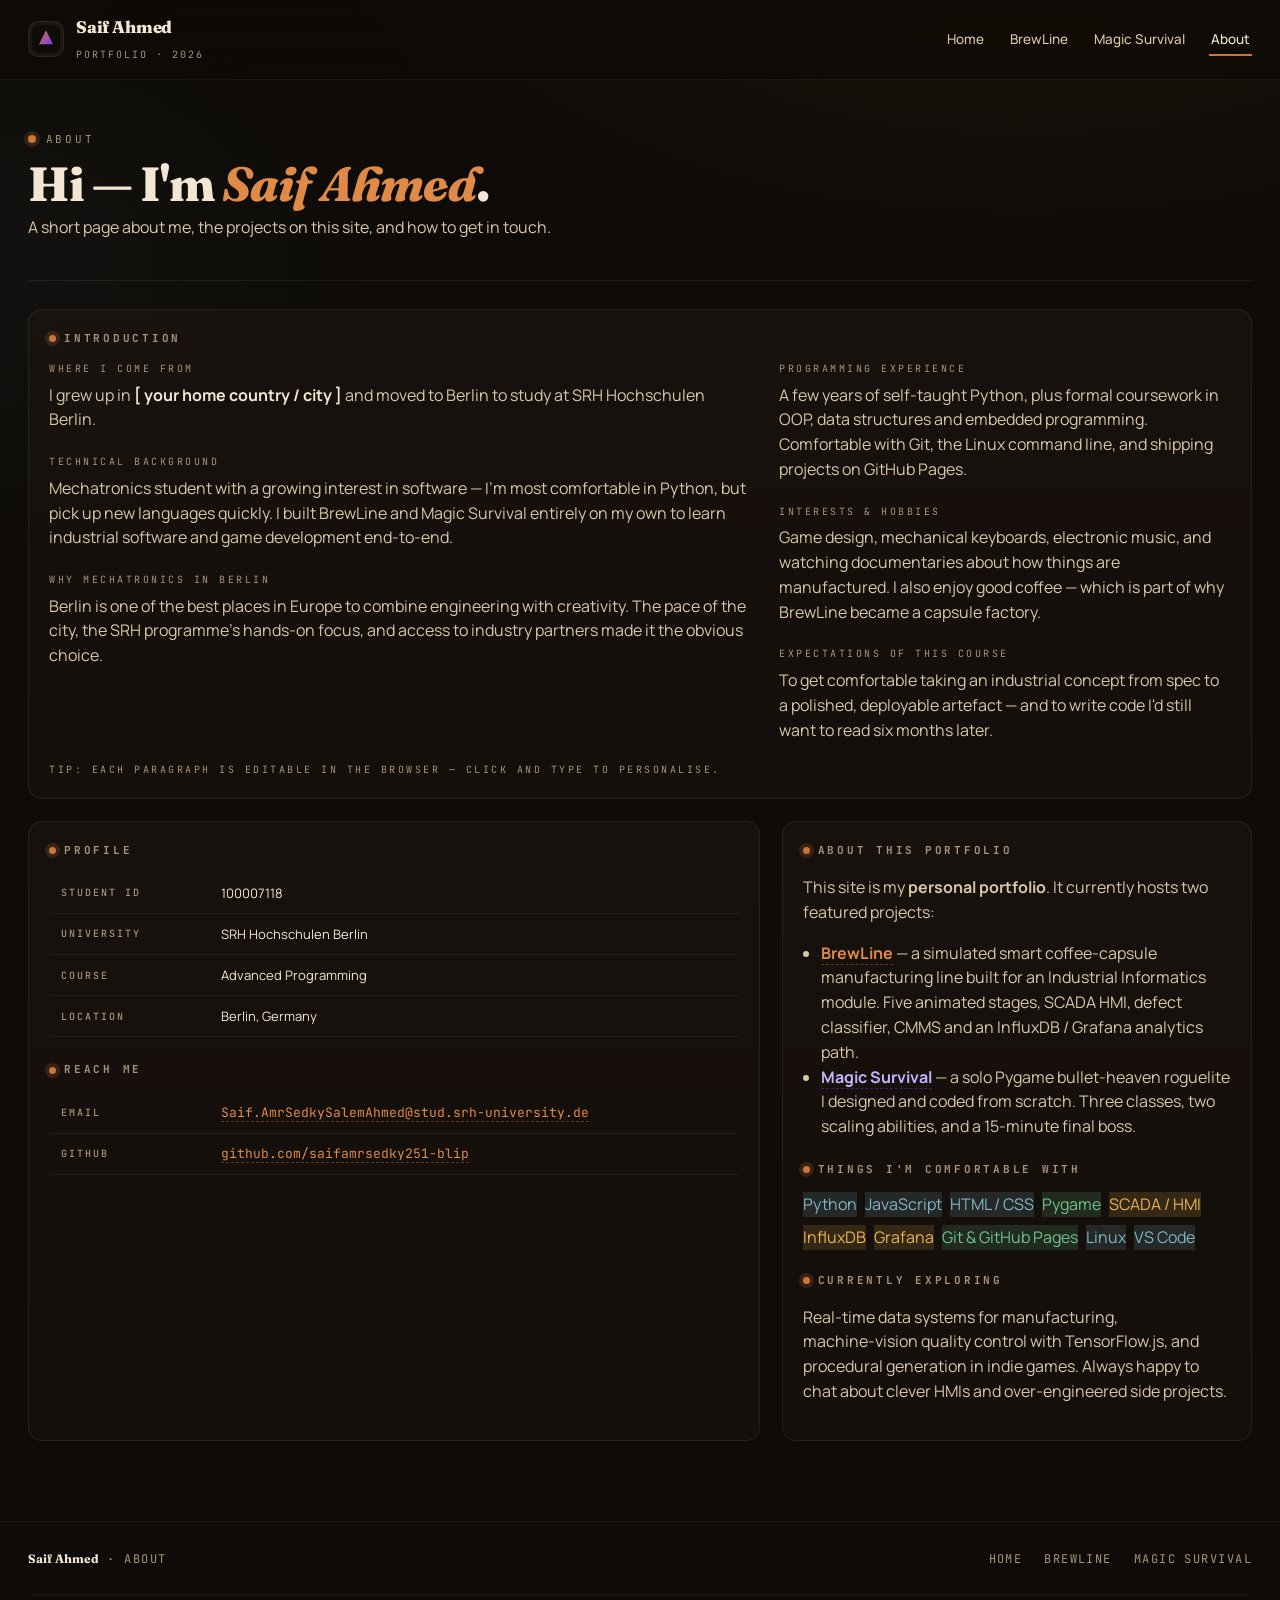
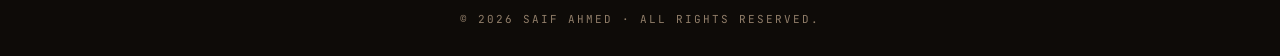
==== commit a67b51e1: "auto-commit for 8eb2e16b-8ecc-4f4d-ba2d-a49d2f8174b8" ====
--- a/frontend/public/pages/about.html
+++ b/frontend/public/pages/about.html
@@ -117,6 +117,7 @@
   <footer class="footer">
     <div><strong>Saif Ahmed</strong> · About</div>
     <div class="footer__links"><a href="../index.html">Home</a><a href="brewline.html">BrewLine</a><a href="magic-survival.html">Magic Survival</a></div>
+  <div data-testid="copyright" style="width:100%; text-align:center; padding-top:16px; margin-top:8px; border-top:1px solid rgba(243,231,211,.06); font-family:'JetBrains Mono', monospace; font-size:11px; letter-spacing:.18em; text-transform:uppercase; color:var(--ink-mute); opacity:.85;">© 2026 Saif Ahmed · All rights reserved.</div>
   </footer>
 
   <script src="../assets/js/main.js"></script>
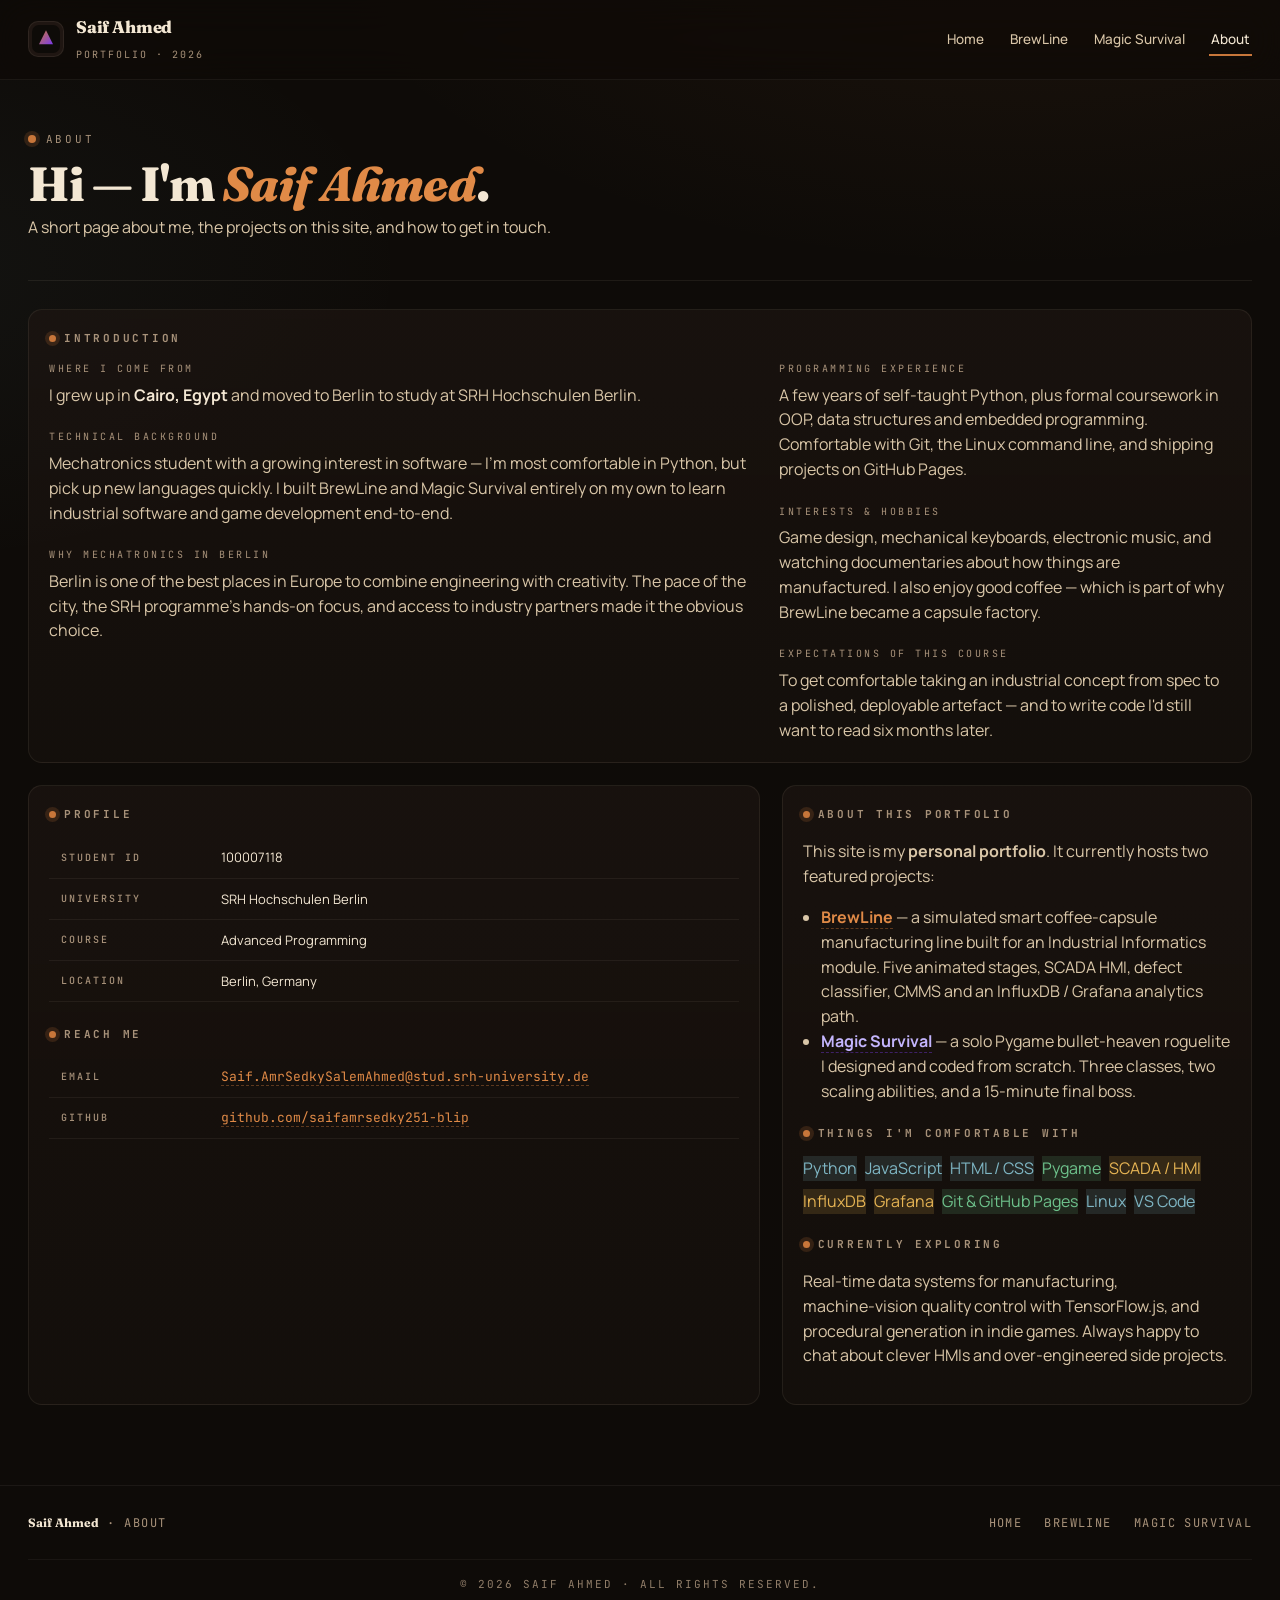
==== commit fc98c6b0: "auto-commit for 05b717cf-f3e5-4c87-b7ab-5faf2106ab5d" ====
--- a/frontend/public/pages/about.html
+++ b/frontend/public/pages/about.html
@@ -38,27 +38,26 @@
       <div class="grid-2" style="gap: 28px;">
         <div>
           <p style="color:var(--ink-mute); font-family:var(--font-mono); font-size:10px; letter-spacing:.25em; text-transform:uppercase; margin:0 0 6px;">Where I come from</p>
-          <p contenteditable="true" data-testid="intro-origin" style="color:var(--ink-cream-2); margin:0 0 22px;">I grew up in <strong contenteditable="false" style="color:var(--ink-cream)">[ your home country / city ]</strong> and moved to Berlin to study at SRH Hochschulen Berlin.</p>
+          <p data-testid="intro-origin" style="color:var(--ink-cream-2); margin:0 0 22px;">I grew up in <strong style="color:var(--ink-cream)">Cairo, Egypt</strong> and moved to Berlin to study at SRH Hochschulen Berlin.</p>
 
           <p style="color:var(--ink-mute); font-family:var(--font-mono); font-size:10px; letter-spacing:.25em; text-transform:uppercase; margin:0 0 6px;">Technical background</p>
-          <p contenteditable="true" data-testid="intro-background" style="color:var(--ink-cream-2); margin:0 0 22px;">Mechatronics student with a growing interest in software — I'm most comfortable in Python, but pick up new languages quickly. I built BrewLine and Magic Survival entirely on my own to learn industrial software and game development end‑to‑end.</p>
+          <p data-testid="intro-background" style="color:var(--ink-cream-2); margin:0 0 22px;">Mechatronics student with a growing interest in software — I'm most comfortable in Python, but pick up new languages quickly. I built BrewLine and Magic Survival entirely on my own to learn industrial software and game development end‑to‑end.</p>
 
           <p style="color:var(--ink-mute); font-family:var(--font-mono); font-size:10px; letter-spacing:.25em; text-transform:uppercase; margin:0 0 6px;">Why mechatronics in Berlin</p>
-          <p contenteditable="true" data-testid="intro-why-berlin" style="color:var(--ink-cream-2); margin:0;">Berlin is one of the best places in Europe to combine engineering with creativity. The pace of the city, the SRH programme's hands‑on focus, and access to industry partners made it the obvious choice.</p>
+          <p data-testid="intro-why-berlin" style="color:var(--ink-cream-2); margin:0;">Berlin is one of the best places in Europe to combine engineering with creativity. The pace of the city, the SRH programme's hands‑on focus, and access to industry partners made it the obvious choice.</p>
         </div>
 
         <div>
           <p style="color:var(--ink-mute); font-family:var(--font-mono); font-size:10px; letter-spacing:.25em; text-transform:uppercase; margin:0 0 6px;">Programming experience</p>
-          <p contenteditable="true" data-testid="intro-experience" style="color:var(--ink-cream-2); margin:0 0 22px;">A few years of self‑taught Python, plus formal coursework in OOP, data structures and embedded programming. Comfortable with Git, the Linux command line, and shipping projects on GitHub Pages.</p>
+          <p data-testid="intro-experience" style="color:var(--ink-cream-2); margin:0 0 22px;">A few years of self‑taught Python, plus formal coursework in OOP, data structures and embedded programming. Comfortable with Git, the Linux command line, and shipping projects on GitHub Pages.</p>
 
           <p style="color:var(--ink-mute); font-family:var(--font-mono); font-size:10px; letter-spacing:.25em; text-transform:uppercase; margin:0 0 6px;">Interests &amp; hobbies</p>
-          <p contenteditable="true" data-testid="intro-hobbies" style="color:var(--ink-cream-2); margin:0 0 22px;">Game design, mechanical keyboards, electronic music, and watching documentaries about how things are manufactured. I also enjoy good coffee — which is part of why BrewLine became a capsule factory.</p>
+          <p data-testid="intro-hobbies" style="color:var(--ink-cream-2); margin:0 0 22px;">Game design, mechanical keyboards, electronic music, and watching documentaries about how things are manufactured. I also enjoy good coffee — which is part of why BrewLine became a capsule factory.</p>
 
           <p style="color:var(--ink-mute); font-family:var(--font-mono); font-size:10px; letter-spacing:.25em; text-transform:uppercase; margin:0 0 6px;">Expectations of this course</p>
-          <p contenteditable="true" data-testid="intro-expectations" style="color:var(--ink-cream-2); margin:0;">To get comfortable taking an industrial concept from spec to a polished, deployable artefact — and to write code I'd still want to read six months later.</p>
+          <p data-testid="intro-expectations" style="color:var(--ink-cream-2); margin:0;">To get comfortable taking an industrial concept from spec to a polished, deployable artefact — and to write code I'd still want to read six months later.</p>
         </div>
       </div>
-      <p class="mono" style="font-size:10px; letter-spacing:.25em; text-transform:uppercase; color:var(--ink-mute); margin: 20px 0 0;">Tip: each paragraph is editable in the browser — click and type to personalise.</p>
     </section>
 
     <div class="grid-2">
@@ -107,7 +106,7 @@
         </div>
 
         <h4 style="margin-top: 22px;"><span class="dot"></span> Currently exploring</h4>
-        <p style="color:var(--ink-cream-2);" contenteditable="true" data-testid="about-currently">
+        <p style="color:var(--ink-cream-2);" data-testid="about-currently">
           Real‑time data systems for manufacturing, machine‑vision quality control with TensorFlow.js, and procedural generation in indie games. Always happy to chat about clever HMIs and over‑engineered side projects.
         </p>
       </section>
